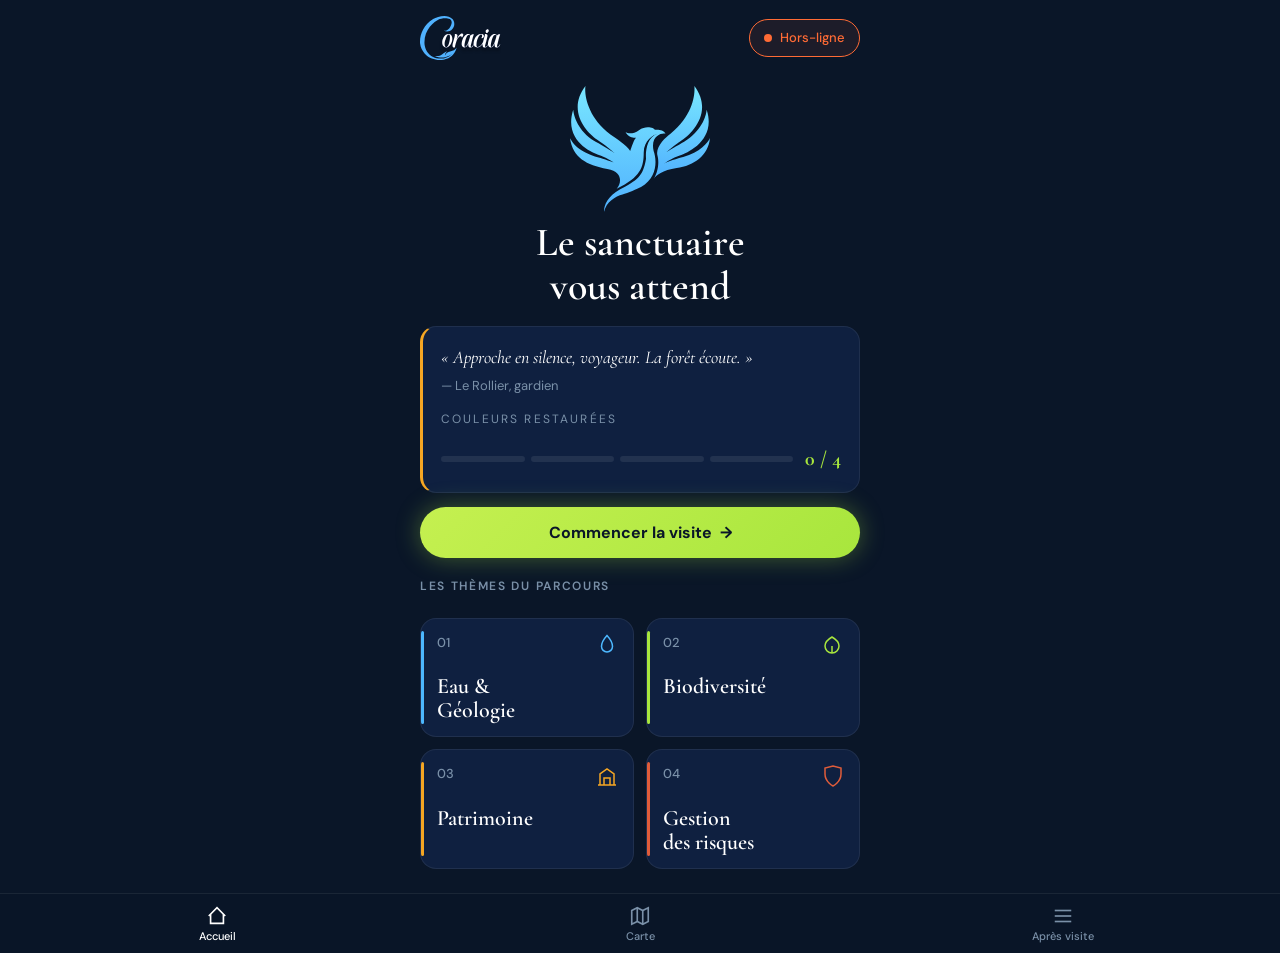
==== accueil.html @ 8c32208c "nouvelle page:  badge hors-ligne toutes pages" ====
<!DOCTYPE html>
<html lang="fr">
<head>
  <meta charset="UTF-8" />
  <meta name="viewport" content="width=device-width, initial-scale=1, maximum-scale=1" />
  <meta name="theme-color" content="#0A1628" />
  <link rel="manifest" href="manifest.json" />
  <link rel="icon" type="image/svg+xml" href="assets/icons/logo-sillans.svg" />
  <link rel="apple-touch-icon" href="assets/icons/logo-sillans.svg" />
  <meta name="apple-mobile-web-app-capable" content="yes" />
  <meta name="mobile-web-app-capable" content="yes" />
  <meta name="apple-mobile-web-app-status-bar-style" content="black-translucent" />
  <meta name="apple-mobile-web-app-title" content="Sillans" />
  <title>Sillans-la-Cascade — Accueil</title>
  <link rel="stylesheet" href="css/base.css" />
  <link rel="stylesheet" href="css/components.css" />
  <link rel="stylesheet" href="css/animations.css" />
  <script src="js/pwa.js" defer></script>
</head>
<body>
  <div class="page-header">
    <a href="accueil.html">
      <img src="assets/icons/logo-sillans-ecrit.svg" alt="Sillans-la-Cascade" height="44" />
    </a>
    <div class="badge-offline" id="badge-offline" role="button" tabindex="0" data-tooltip="Clique pour sécuriser ta visite">Hors-ligne</div>
  </div>

  <div class="container" style="padding-top: 0;">

    <div style="display:flex; justify-content:center; margin: 12px 0 8px;">
      <img src="assets/icons/logo-sillans.svg" alt="" class="anim-levitate" style="width: clamp(96px, 28vw, 140px);" />
    </div>

    <h1 style="text-align:center; font-size: clamp(28px, 9vw, 40px); line-height:1.1; margin-bottom: 18px;">
      Le sanctuaire<br/>vous attend
    </h1>

    <div class="card anim-slide-up" style="border-left: 3px solid var(--color-accent-orange);">
      <p class="italic" style="font-size: clamp(15px, 4.5vw, 18px); line-height:1.4;">« Approche en silence, voyageur. La forêt écoute. »</p>
      <div class="muted" style="font-size:13px; margin-top:6px;">— Le Rollier, gardien</div>

      <div style="margin-top: 14px;">
        <div class="tracked">Couleurs restaurées</div>
        <div class="couleurs-restaurees">
          <div class="couleurs-segments" id="couleurs-segments">
            <div class="couleur-segment" data-key="blue"></div>
            <div class="couleur-segment" data-key="green"></div>
            <div class="couleur-segment" data-key="orange"></div>
            <div class="couleur-segment" data-key="red"></div>
          </div>
          <div class="couleurs-score" id="couleurs-score">0 / 4</div>
        </div>
      </div>
    </div>

    <button class="btn-primary anim-slide-up delay-100" data-nav="parcours.html" style="margin-top: 14px; opacity:0;">
      Commencer la visite <span aria-hidden="true">→</span>
    </button>

    <h3 style="margin-top: 22px; margin-bottom: 4px; font-family: var(--font-body); font-size:12px; font-weight:600; letter-spacing:0.14em; text-transform:uppercase; color: var(--color-text-muted);">Les thèmes du parcours</h3>

    <div class="themes-grid">
      <div class="theme-card anim-slide-up delay-200" style="--theme-color: #4DB8FF; opacity:0;">
        <div class="theme-card-number">01</div>
        <div class="theme-card-icon">
          <svg viewBox="0 0 24 24" fill="none" stroke="#4DB8FF" stroke-width="1.5"><path d="M12 2.5s5.5 6 5.5 11A5.5 5.5 0 0 1 12 19a5.5 5.5 0 0 1-5.5-5.5C6.5 8.5 12 2.5 12 2.5z"/></svg>
        </div>
        <div class="theme-card-title">Eau &amp;<br/>Géologie</div>
      </div>

      <div class="theme-card anim-slide-up delay-300" style="--theme-color: #A8E63D; opacity:0;">
        <div class="theme-card-number">02</div>
        <div class="theme-card-icon">
          <svg viewBox="0 0 24 24" fill="none" stroke="#A8E63D" stroke-width="1.5"><path d="M11 20A7 7 0 0 1 4 13C4 8 11 4 11 4s7 4 7 9a7 7 0 0 1-7 7z"/><path d="M11 13v7"/></svg>
        </div>
        <div class="theme-card-title">Biodiversité</div>
      </div>

      <div class="theme-card anim-slide-up delay-400" style="--theme-color: #F5A623; opacity:0;">
        <div class="theme-card-number">03</div>
        <div class="theme-card-icon">
          <svg viewBox="0 0 24 24" fill="none" stroke="#F5A623" stroke-width="1.5"><path d="M3 21h18"/><path d="M5 21V10l7-5 7 5v11"/><path d="M9 21V14h6v7"/></svg>
        </div>
        <div class="theme-card-title">Patrimoine</div>
      </div>

      <div class="theme-card anim-slide-up delay-500" style="--theme-color: #E05C3A; opacity:0;">
        <div class="theme-card-number">04</div>
        <div class="theme-card-icon">
          <svg viewBox="0 0 24 24" fill="none" stroke="#E05C3A" stroke-width="1.5"><path d="M12 22s8-4 8-12V4l-8-2-8 2v6c0 8 8 12 8 12z"/></svg>
        </div>
        <div class="theme-card-title">Gestion<br/>des risques</div>
      </div>
    </div>

  </div>

  <nav class="nav-bar">
    <a class="nav-item active" href="accueil.html">
      <svg viewBox="0 0 24 24" fill="none" stroke="currentColor" stroke-width="1.8"><path d="M3 12l9-9 9 9"/><path d="M5 10v10h14V10"/></svg>
      Accueil
    </a>
    <a class="nav-item" data-nav="carte.html">
      <svg viewBox="0 0 24 24" fill="none" stroke="currentColor" stroke-width="1.8"><polygon points="3 6 9 3 15 6 21 3 21 18 15 21 9 18 3 21"/><line x1="9" y1="3" x2="9" y2="18"/><line x1="15" y1="6" x2="15" y2="21"/></svg>
      Carte
    </a>
    <a class="nav-item" data-nav="apres-visite.html">
      <svg viewBox="0 0 24 24" fill="none" stroke="currentColor" stroke-width="1.8"><line x1="3" y1="6" x2="21" y2="6"/><line x1="3" y1="12" x2="21" y2="12"/><line x1="3" y1="18" x2="21" y2="18"/></svg>
      Après visite
    </a>
  </nav>

  <div class="pwa-popup-overlay" id="pwa-popup-overlay">
    <div class="pwa-popup">

      <!-- Vue principale -->
      <div id="pwa-popup-main">
        <img src="assets/icons/logo-sillans.svg" alt="" class="pwa-popup-icon anim-levitate" />
        <p class="pwa-popup-title">Prépare ton aventure, voyageur — emporte le sanctuaire avec toi.</p>
        <p class="pwa-popup-subtitle">Accède au site même sans connexion, au cœur de la forêt.</p>
        <button class="pwa-popup-btn" id="pwa-popup-btn">Télécharger l'application</button>
        <div class="pwa-popup-progress-wrap" id="pwa-popup-progress-wrap" style="display:none;">
          <div class="pwa-popup-progress-track">
            <div class="pwa-popup-progress-bar" id="pwa-popup-progress-bar"></div>
          </div>
          <p class="pwa-popup-progress-label">Installation en cours...</p>
        </div>
        <p class="pwa-popup-success" id="pwa-popup-success" style="display:none;">Le sanctuaire est prêt. Bonne balade, voyageur.</p>
        <p class="pwa-popup-countdown" id="pwa-popup-countdown" style="display:none;"></p>
        <button class="pwa-popup-refuse-btn" id="pwa-popup-refuse-btn">Non merci, je préfère rester sans accès hors-ligne</button>
      </div>

      <!-- Panneau de confirmation -->
      <div id="pwa-popup-confirm" style="display:none;">
        <p class="pwa-popup-confirm-text">Le sanctuaire ne sera pas dans ta poche, voyageur.<br/>Tu es certain de vouloir continuer sans installation ?</p>
        <div class="pwa-popup-confirm-btns">
          <button id="pwa-popup-confirm-no" class="pwa-popup-confirm-no">Oui, je continue sans</button>
          <button id="pwa-popup-confirm-yes" class="pwa-popup-confirm-yes">Non, je télécharge</button>
        </div>
      </div>

    </div>
  </div>

  <script src="data/content.js"></script>
  <script src="js/state.js"></script>
  <script src="js/rollier.js"></script>
  <script src="js/navigation.js"></script>
  <script>
    document.addEventListener('DOMContentLoaded', () => {
      const badge        = document.getElementById('badge-offline');
      const overlay      = document.getElementById('pwa-popup-overlay');
      const popupMain    = document.getElementById('pwa-popup-main');
      const popupConfirm = document.getElementById('pwa-popup-confirm');
      const popupBtn     = document.getElementById('pwa-popup-btn');
      const refuseBtn    = document.getElementById('pwa-popup-refuse-btn');
      const progressWrap = document.getElementById('pwa-popup-progress-wrap');
      const bar          = document.getElementById('pwa-popup-progress-bar');
      const successEl    = document.getElementById('pwa-popup-success');
      const countdownEl  = document.getElementById('pwa-popup-countdown');

      // — Réinitialisation + ouverture du pop-up
      function openPopup() {
        if (STATE.isInstalled()) return;
        popupMain.style.display    = '';
        popupConfirm.style.display = 'none';
        popupBtn.style.display     = '';
        refuseBtn.style.display    = '';
        progressWrap.style.display = 'none';
        bar.style.transition       = 'none';
        bar.style.width            = '0%';
        successEl.style.display    = 'none';
        countdownEl.style.display  = 'none';
        overlay.classList.add('open');
      }

      // — Fermeture (fade-out) avec clé localStorage + redirection optionnelle
      function closePopup(redirect) {
        STATE.markPopupSeen();
        overlay.classList.remove('open');
        if (redirect) setTimeout(() => { window.location.href = 'parcours.html'; }, 350);
      }

      // — Bouton "Commencer la visite"
      const visitBtn = document.querySelector('.btn-primary[data-nav="parcours.html"]');
      if (visitBtn) {
        visitBtn.removeAttribute('data-nav');
        visitBtn.addEventListener('click', () => {
          if (STATE.wasPopupSeen() || STATE.isInstalled()) {
            window.location.href = 'parcours.html';
          } else {
            openPopup();
          }
        });
      }

      // — Badge → déclenche le même pop-up
      badge.addEventListener('click', openPopup);

      // — Bouton "Télécharger l'application"
      popupBtn.addEventListener('click', function() {
        this.style.display     = 'none';
        refuseBtn.style.display = 'none';
        progressWrap.style.display = 'block';
        requestAnimationFrame(() => requestAnimationFrame(() => {
          bar.style.transition = 'width 3s linear';
          bar.style.width = '100%';
        }));
        setTimeout(() => {
          progressWrap.style.display = 'none';
          successEl.style.display    = 'block';
          countdownEl.style.display  = 'block';
          STATE.markInstalled();
          STATE.applyBadgeState();
          let secs = 5;
          countdownEl.textContent = `Ce message se fermera dans ${secs} secondes...`;
          const timer = setInterval(() => {
            secs--;
            countdownEl.textContent = `Ce message se fermera dans ${secs} secondes...`;
            if (secs <= 0) {
              clearInterval(timer);
              closePopup(true);
            }
          }, 1000);
        }, 3200);
      });

      // — Bouton de refus → panneau de confirmation
      refuseBtn.addEventListener('click', () => {
        popupMain.style.display    = 'none';
        popupConfirm.style.display = 'flex';
      });

      // — Confirmation "Oui, je continue sans" → ferme + redirige
      document.getElementById('pwa-popup-confirm-no').addEventListener('click', () => {
        closePopup(true);
      });

      // — Confirmation "Non, je télécharge" → retour vue principale
      document.getElementById('pwa-popup-confirm-yes').addEventListener('click', () => {
        popupConfirm.style.display = 'none';
        popupMain.style.display    = '';
      });

      // — Nav-bar : effet au clic (scale + couleur #91FF05 pendant 300 ms)
      document.querySelectorAll('.nav-item').forEach(item => {
        item.addEventListener('click', function() {
          this.classList.add('nav-clicked');
          setTimeout(() => this.classList.remove('nav-clicked'), 300);
        });
      });

      // — Couleurs restaurées
      const state = STATE.load();
      const segments = document.querySelectorAll('#couleurs-segments .couleur-segment');
      const score = document.getElementById('couleurs-score');
      let count = 0;
      segments.forEach(seg => {
        const key = seg.getAttribute('data-key');
        if (state.couleurs_unlocked[key]) {
          seg.classList.add(`filled-${key}`);
          count++;
        }
      });
      score.textContent = `${count} / 4`;
    });
  </script>
</body>
</html>
---- css/base.css ----
@import url('https://fonts.googleapis.com/css2?family=Cormorant+Garamond:ital,wght@0,400;0,600;0,700;1,400;1,600&family=DM+Sans:wght@400;500;600;700&display=swap');

:root {
  --color-bg: #0A1628;
  --color-surface: #0F2040;
  --color-surface-2: #152848;
  --color-accent-green: #A8E63D;
  --color-accent-blue: #4DB8FF;
  --color-accent-orange: #F5A623;
  --color-accent-red: #E05C3A;
  --color-accent-purple: #9B6BD8;
  --color-accent-cyan: #4DE6E6;
  --color-text: #FFFFFF;
  --color-text-muted: #7A90A8;
  --color-border: rgba(255, 255, 255, 0.07);
  --color-glow-blue: rgba(77, 184, 255, 0.3);
  --color-glow-green: rgba(168, 230, 61, 0.25);
  --color-glow-orange: rgba(245, 166, 35, 0.25);
  --color-glow-red: rgba(224, 92, 58, 0.25);

  --font-display: 'Cormorant Garamond', Georgia, serif;
  --font-body: 'DM Sans', -apple-system, BlinkMacSystemFont, sans-serif;

  --radius-sm: 8px;
  --radius-md: 12px;
  --radius-lg: 16px;
  --radius-xl: 24px;
  --radius-pill: 999px;

  --shadow-glow-green: 0 0 24px rgba(168, 230, 61, 0.35);
  --shadow-card: 0 8px 24px rgba(0, 0, 0, 0.4);

  --ease-out: cubic-bezier(0.4, 0, 0.2, 1);
  --ease-bounce: cubic-bezier(0.34, 1.56, 0.64, 1);

  --nav-height: 64px;
  --safe-bottom: env(safe-area-inset-bottom, 0px);
  --safe-top: env(safe-area-inset-top, 0px);
}

@supports (height: 100dvh) {
  :root { --vh-unit: 1dvh; }
}
@supports not (height: 100dvh) {
  :root { --vh-unit: 1vh; }
}

* {
  box-sizing: border-box;
  margin: 0;
  padding: 0;
}

html, body {
  width: 100%;
  min-height: 100vh;
  background: var(--color-bg);
  color: var(--color-text);
  font-family: var(--font-body);
  font-size: 16px;
  line-height: 1.5;
  -webkit-font-smoothing: antialiased;
  -moz-osx-font-smoothing: grayscale;
  overflow-x: hidden;
}

body {
  max-width: 100vw;
  position: relative;
  padding-bottom: calc(var(--nav-height) + var(--safe-bottom));
}

body.no-nav {
  padding-bottom: var(--safe-bottom);
}

h1, h2, h3, h4 {
  font-family: var(--font-display);
  font-weight: 600;
  line-height: 1.15;
  color: var(--color-text);
}

h1 { font-size: clamp(28px, 7vw, 36px); }
h2 { font-size: clamp(22px, 6vw, 28px); }
h3 { font-size: clamp(18px, 5vw, 22px); }
h4 { font-size: 17px; }

p {
  color: var(--color-text);
  font-size: 15px;
  line-height: 1.6;
}

a {
  color: inherit;
  text-decoration: none;
}

button {
  font-family: var(--font-body);
  cursor: pointer;
  border: none;
  background: none;
  color: inherit;
}

img, svg {
  display: block;
  max-width: 100%;
}

ul, ol {
  list-style: none;
}

.container {
  width: 100%;
  max-width: 480px;
  margin: 0 auto;
  padding: 16px 18px;
}

@media (min-width: 380px) {
  .container { padding: 20px 20px; }
}

@media (max-height: 720px) {
  .container { padding-top: 12px; padding-bottom: 12px; }
}

.muted {
  color: var(--color-text-muted);
}

.tracked {
  letter-spacing: 0.18em;
  text-transform: uppercase;
  font-size: 12px;
  color: var(--color-text-muted);
}

.italic {
  font-style: italic;
  font-family: var(--font-display);
}

/* Page transitions */
body {
  opacity: 1;
  transition: opacity 200ms var(--ease-out), transform 200ms var(--ease-out);
}
body.page-exit {
  opacity: 0;
  transform: translateY(-10px);
}
body.page-enter {
  opacity: 0;
  transform: translateY(10px);
}
body.page-loaded {
  opacity: 1;
  transform: translateY(0);
  transition: opacity 300ms var(--ease-out), transform 300ms var(--ease-out);
}

/* Scrollbar */
::-webkit-scrollbar {
  width: 0;
  background: transparent;
}
---- css/components.css ----
/* ============ BUTTONS ============ */
.btn-primary {
  display: inline-flex;
  align-items: center;
  justify-content: center;
  gap: 8px;
  width: 100%;
  padding: 15px 28px;
  background: linear-gradient(135deg, #C5F050 0%, #A8E63D 100%);
  color: #0A1628;
  font-weight: 700;
  font-size: 16px;
  border-radius: var(--radius-pill);
  box-shadow: var(--shadow-glow-green);
  transition: transform 150ms var(--ease-out), box-shadow 150ms var(--ease-out);
}
@media (max-height: 700px) {
  .btn-primary { padding: 13px 24px; font-size: 15px; }
}
.btn-primary:active {
  transform: scale(0.97);
  box-shadow: 0 0 16px rgba(168, 230, 61, 0.25);
}

.btn-secondary {
  display: inline-flex;
  align-items: center;
  justify-content: center;
  gap: 8px;
  width: 100%;
  padding: 13px 22px;
  background: var(--color-surface);
  color: var(--color-accent-blue);
  font-weight: 500;
  font-size: 15px;
  border: 1px solid rgba(77, 184, 255, 0.25);
  border-radius: var(--radius-pill);
  transition: background 150ms var(--ease-out);
}
.btn-secondary:active {
  background: var(--color-surface-2);
}

.btn-ghost {
  display: inline-flex;
  align-items: center;
  justify-content: center;
  gap: 8px;
  padding: 12px 20px;
  color: var(--color-text-muted);
  font-weight: 500;
  font-size: 14px;
  transition: color 150ms var(--ease-out);
}
.btn-ghost:active {
  color: var(--color-text);
}

.btn-icon-round {
  width: 44px;
  height: 44px;
  border-radius: 50%;
  background: var(--color-surface);
  border: 1px solid var(--color-border);
  display: inline-flex;
  align-items: center;
  justify-content: center;
  color: var(--color-text);
}

/* ============ CTA fixed bottom (respects safe-area) ============ */
.cta-fixed-bottom {
  position: fixed;
  bottom: 0;
  left: 0;
  right: 0;
  padding: 12px 18px calc(12px + var(--safe-bottom));
  background: linear-gradient(to top, var(--color-bg) 60%, rgba(10,22,40,0.85) 85%, transparent);
  z-index: 50;
  pointer-events: none;
}
.cta-fixed-bottom > * {
  max-width: 480px;
  margin: 0 auto;
  pointer-events: auto;
}

/* ============ CARDS ============ */
.card {
  background: var(--color-surface);
  border: 1px solid var(--color-border);
  border-radius: var(--radius-lg);
  padding: 16px;
  position: relative;
  overflow: hidden;
}
@media (min-width: 380px) {
  .card { padding: 18px; }
}

.card-with-accent {
  border-left: 3px solid var(--accent, var(--color-accent-blue));
}

.card-citation {
  background: linear-gradient(135deg, var(--color-surface) 0%, var(--color-surface-2) 100%);
  border-radius: var(--radius-lg);
  padding: 16px 18px;
  display: flex;
  align-items: flex-start;
  gap: 12px;
  border: 1px solid var(--color-border);
}
.card-citation .citation-icon {
  width: 28px;
  height: 28px;
  border-radius: 50%;
  background: rgba(77, 184, 255, 0.15);
  flex-shrink: 0;
  display: flex;
  align-items: center;
  justify-content: center;
  margin-top: 2px;
}
.card-citation .citation-text {
  font-family: var(--font-display);
  font-style: italic;
  font-size: 17px;
  line-height: 1.4;
  color: var(--color-text);
}

/* ============ BADGES ============ */
.badge {
  display: inline-flex;
  align-items: center;
  gap: 6px;
  padding: 6px 12px;
  background: var(--color-surface-2);
  color: var(--color-accent-blue);
  font-size: 12px;
  font-weight: 500;
  border-radius: var(--radius-pill);
  border: 1px solid rgba(77, 184, 255, 0.2);
}

.badge-green {
  background: rgba(168, 230, 61, 0.12);
  color: var(--color-accent-green);
  border-color: rgba(168, 230, 61, 0.3);
}

.badge-number {
  width: 32px;
  height: 32px;
  border-radius: 50%;
  background: var(--color-accent-blue);
  color: var(--color-bg);
  font-weight: 700;
  font-size: 14px;
  display: inline-flex;
  align-items: center;
  justify-content: center;
}

.badge-number.lg {
  width: 40px;
  height: 40px;
  font-size: 16px;
}

@keyframes badge-alert {
  0%, 80%, 100% { transform: scale(1); }
  87% { transform: scale(1.05) rotate(1.5deg); }
  93% { transform: scale(1.05) rotate(-1.5deg); }
}
.badge-offline {
  display: inline-flex;
  align-items: center;
  gap: 8px;
  padding: 8px 14px;
  border: 1.5px solid #FF6B35;
  color: #FF6B35;
  font-size: 13px;
  font-weight: 500;
  border-radius: var(--radius-pill);
  background: rgba(255, 107, 53, 0.08);
  cursor: pointer;
  position: relative;
  animation: badge-alert 3.5s ease-in-out infinite;
  user-select: none;
}
.badge-offline::before {
  content: '';
  width: 8px;
  height: 8px;
  border-radius: 50%;
  background: #FF6B35;
  animation: pulse-dot 1.2s ease-in-out infinite;
  flex-shrink: 0;
}
.badge-offline::after {
  content: attr(data-tooltip);
  position: absolute;
  top: calc(100% + 8px);
  left: 50%;
  transform: translateX(-50%);
  background: rgba(10, 22, 40, 0.95);
  border: 1px solid rgba(255, 107, 53, 0.6);
  color: #FF6B35;
  font-size: 11px;
  font-weight: 400;
  padding: 6px 12px;
  border-radius: 8px;
  white-space: nowrap;
  opacity: 0;
  pointer-events: none;
  transition: opacity 200ms var(--ease-out);
  z-index: 200;
}
.badge-offline:hover::after {
  opacity: 1;
}
.badge-offline.installed {
  border-color: rgba(145, 255, 5, 0.4);
  color: #91FF05;
  background: rgba(145, 255, 5, 0.1);
  cursor: default;
  animation: none;
  pointer-events: none;
}
.badge-offline.installed::before {
  background: #91FF05;
  animation: none;
}
.badge-offline.installed::after {
  border-color: rgba(145, 255, 5, 0.4);
  color: #91FF05;
}

/* ============ NAV BAR ============ */
.nav-bar {
  position: fixed;
  bottom: 0;
  left: 0;
  right: 0;
  background: rgba(10, 22, 40, 0.92);
  backdrop-filter: blur(14px);
  -webkit-backdrop-filter: blur(14px);
  border-top: 1px solid var(--color-border);
  display: flex;
  justify-content: space-around;
  align-items: stretch;
  padding: 0 6px;
  padding-bottom: var(--safe-bottom);
  z-index: 100;
  min-height: calc(60px + var(--safe-bottom));
}
.nav-item {
  flex: 1 1 0;
  min-width: 0;
  display: flex;
  flex-direction: column;
  align-items: center;
  justify-content: center;
  gap: 3px;
  padding: 8px 4px;
  color: var(--color-text-muted);
  transition: color 200ms var(--ease-out), transform 200ms var(--ease-out);
  font-size: 11px;
  font-weight: 500;
  text-align: center;
  white-space: nowrap;
  overflow: hidden;
  text-overflow: ellipsis;
  line-height: 1.1;
}
.nav-item.active {
  color: var(--color-text);
}
.nav-item svg {
  width: 22px;
  height: 22px;
  flex-shrink: 0;
}
.nav-item.nav-clicked {
  color: #91FF05;
  transform: scale(0.88);
  transition: color 0ms, transform 0ms;
}
.nav-item-label {
  display: block;
  width: 100%;
  overflow: hidden;
  text-overflow: ellipsis;
}

/* ============ HEADER ============ */
.page-header {
  display: flex;
  justify-content: space-between;
  align-items: center;
  padding: calc(12px + var(--safe-top)) 18px 12px;
  width: 100%;
  max-width: 480px;
  margin: 0 auto;
}
.page-header h1 {
  font-size: clamp(24px, 7vw, 32px);
  font-weight: 600;
}
@media (min-width: 380px) {
  .page-header { padding: calc(16px + var(--safe-top)) 20px 14px; }
}

/* ============ COULEURS RESTAUREES ============ */
.couleurs-restaurees {
  display: flex;
  align-items: center;
  gap: 12px;
  margin-top: 16px;
}
.couleurs-segments {
  display: flex;
  gap: 6px;
  flex: 1;
}
.couleur-segment {
  flex: 1;
  height: 6px;
  background: rgba(255, 255, 255, 0.08);
  border-radius: var(--radius-pill);
  transition: background 600ms var(--ease-out);
  position: relative;
  overflow: hidden;
}
.couleur-segment.filled-blue { background: var(--color-accent-blue); }
.couleur-segment.filled-green { background: var(--color-accent-green); }
.couleur-segment.filled-orange { background: var(--color-accent-orange); }
.couleur-segment.filled-red { background: var(--color-accent-red); }
.couleur-segment.filled-blue,
.couleur-segment.filled-green,
.couleur-segment.filled-orange,
.couleur-segment.filled-red {
  animation: pulse-soft 3s ease-in-out infinite;
}
.couleurs-score {
  font-family: var(--font-display);
  font-weight: 700;
  font-size: 20px;
  color: var(--color-accent-green);
}

/* ============ THEME CARDS GRID ============ */
.themes-grid {
  display: grid;
  grid-template-columns: 1fr 1fr;
  gap: 12px;
  margin-top: 24px;
}
.theme-card {
  position: relative;
  background: var(--color-surface);
  border-radius: var(--radius-lg);
  padding: 14px 16px;
  min-height: 110px;
  overflow: hidden;
  border: 1px solid var(--color-border);
}
.theme-card::before {
  content: '';
  position: absolute;
  left: 0;
  top: 12px;
  bottom: 12px;
  width: 3px;
  background: var(--theme-color, var(--color-accent-blue));
  border-radius: 2px;
}
.theme-card-number {
  font-size: 13px;
  color: var(--color-text-muted);
  font-weight: 500;
  margin-bottom: 8px;
}
.theme-card-icon {
  position: absolute;
  top: 14px;
  right: 14px;
  width: 24px;
  height: 24px;
  color: var(--color-text-muted);
}
.theme-card-title {
  font-family: var(--font-display);
  font-size: clamp(18px, 5.5vw, 22px);
  font-weight: 600;
  line-height: 1.1;
  margin-top: 22px;
}

/* ============ BOTTOM SHEET ============ */
.sheet-overlay {
  position: fixed;
  inset: 0;
  background: rgba(0, 0, 0, 0.65);
  z-index: 200;
  opacity: 0;
  pointer-events: none;
  transition: opacity 280ms var(--ease-out);
}
.sheet-overlay.open {
  opacity: 1;
  pointer-events: auto;
}
.bottom-sheet {
  position: fixed;
  left: 0;
  right: 0;
  bottom: 0;
  background: var(--color-bg);
  border-top-left-radius: 24px;
  border-top-right-radius: 24px;
  padding: 10px 18px calc(20px + var(--safe-bottom));
  z-index: 201;
  transform: translateY(100%);
  transition: transform 320ms var(--ease-out);
  max-height: 85vh;
  overflow-y: auto;
  border-top: 1px solid var(--color-border);
}
.bottom-sheet.open {
  transform: translateY(0);
}
.sheet-handle {
  width: 40px;
  height: 4px;
  background: rgba(255, 255, 255, 0.2);
  border-radius: 2px;
  margin: 0 auto 16px;
}

/* ============ MEDIA LIST ============ */
.media-list {
  display: flex;
  flex-direction: column;
  gap: 10px;
  margin-top: 16px;
}
.media-card {
  display: flex;
  align-items: center;
  gap: 14px;
  padding: 16px;
  background: var(--color-surface);
  border-radius: var(--radius-md);
  border: 1px solid var(--color-border);
  transition: transform 150ms var(--ease-out), background 150ms var(--ease-out);
  text-align: left;
  width: 100%;
}
.media-card:active {
  transform: scale(0.98);
  background: var(--color-surface-2);
}
.media-card-icon {
  width: 40px;
  height: 40px;
  border-radius: 50%;
  background: rgba(77, 184, 255, 0.12);
  color: var(--color-accent-blue);
  display: flex;
  align-items: center;
  justify-content: center;
  flex-shrink: 0;
}
.media-card-text {
  flex: 1;
}
.media-card-title {
  font-weight: 600;
  font-size: 15px;
}
.media-card-subtitle {
  font-size: 13px;
  color: var(--color-text-muted);
  margin-top: 2px;
}
.media-card-arrow {
  color: var(--color-accent-blue);
}

/* ============ SAVIEZ-VOUS BLOCK ============ */
.saviez-vous {
  background: rgba(77, 184, 255, 0.06);
  border-left: 3px solid var(--color-accent-blue);
  border-radius: var(--radius-md);
  padding: 16px 18px;
  margin-top: 20px;
}
.saviez-vous-label {
  font-size: 12px;
  font-weight: 600;
  letter-spacing: 0.12em;
  text-transform: uppercase;
  color: var(--color-accent-blue);
  margin-bottom: 6px;
}
.saviez-vous-text {
  font-size: 14px;
  line-height: 1.5;
}

/* ============ QUIZ ============ */
.quiz-progress {
  display: flex;
  gap: 6px;
  margin: 16px 0 24px;
}
.quiz-progress-seg {
  flex: 1;
  height: 4px;
  background: rgba(255, 255, 255, 0.08);
  border-radius: 2px;
  overflow: hidden;
  position: relative;
}
.quiz-progress-seg.active::after {
  content: '';
  position: absolute;
  inset: 0;
  background: var(--color-accent-green);
  animation: progress-fill 500ms var(--ease-out) forwards;
}
.quiz-progress-seg.done {
  background: var(--color-accent-green);
}

.quiz-answer {
  display: flex;
  align-items: center;
  gap: 12px;
  padding: 12px 14px;
  background: var(--color-surface);
  border: 2px solid transparent;
  border-radius: var(--radius-md);
  cursor: pointer;
  transition: all 200ms var(--ease-out);
  width: 100%;
  text-align: left;
  margin-bottom: 8px;
}
.quiz-answer:hover:not(:disabled) {
  background: var(--color-surface-2);
}
.quiz-answer-letter {
  width: 32px;
  height: 32px;
  border-radius: 50%;
  border: 1.5px solid var(--color-text-muted);
  color: var(--color-text-muted);
  font-size: 13px;
  font-weight: 600;
  display: inline-flex;
  align-items: center;
  justify-content: center;
  flex-shrink: 0;
  transition: all 200ms var(--ease-out);
}
.quiz-answer-text {
  font-size: clamp(13px, 4vw, 15px);
  font-weight: 500;
  flex: 1;
}
.quiz-answer-result {
  font-size: 13px;
  color: var(--color-accent-green);
  font-weight: 500;
  opacity: 0;
  transition: opacity 200ms var(--ease-out);
}

.quiz-answer.correct {
  background: rgba(168, 230, 61, 0.12);
  border-color: var(--color-accent-green);
}
.quiz-answer.correct .quiz-answer-letter {
  background: var(--color-accent-green);
  border-color: var(--color-accent-green);
  color: var(--color-bg);
}
.quiz-answer.correct .quiz-answer-text {
  color: var(--color-accent-green);
}
.quiz-answer.correct .quiz-answer-result {
  opacity: 1;
}

.quiz-answer.incorrect {
  background: rgba(224, 92, 58, 0.12);
  border-color: var(--color-accent-red);
}
.quiz-answer.incorrect .quiz-answer-letter {
  background: var(--color-accent-red);
  border-color: var(--color-accent-red);
  color: var(--color-text);
}
.quiz-answer.incorrect .quiz-answer-text {
  color: var(--color-accent-red);
}

.quiz-explanation {
  border-left: 3px solid var(--color-accent-green);
  background: rgba(168, 230, 61, 0.08);
  border-radius: var(--radius-md);
  padding: 14px 18px;
  margin-top: 16px;
  font-size: 14px;
  line-height: 1.5;
  color: var(--color-accent-green);
}

/* ============ ROLLIER SPAWN ============ */
.rollier-spawn {
  position: fixed;
  top: 80px;
  left: 50%;
  transform: translateX(-50%);
  z-index: 300;
  pointer-events: none;
  display: flex;
  flex-direction: column;
  align-items: center;
  gap: 8px;
}
.rollier-spawn-img {
  width: 96px;
  height: 96px;
  filter: drop-shadow(0 8px 20px rgba(77, 184, 255, 0.4));
  animation: rollier-bounce 700ms var(--ease-bounce) forwards;
}
.rollier-spawn-msg {
  background: var(--color-surface);
  border: 1px solid var(--color-border);
  padding: 8px 16px;
  border-radius: var(--radius-pill);
  font-size: 14px;
  font-weight: 500;
  opacity: 0;
  animation: fadeIn 300ms var(--ease-out) 400ms forwards;
}

/* ============ MODAL ============ */
.modal-overlay {
  position: fixed;
  inset: 0;
  background: rgba(0, 0, 0, 0.7);
  z-index: 400;
  display: flex;
  align-items: center;
  justify-content: center;
  padding: 20px;
  opacity: 0;
  pointer-events: none;
  transition: opacity 200ms var(--ease-out);
}
.modal-overlay.open {
  opacity: 1;
  pointer-events: auto;
}
.modal {
  width: 100%;
  max-width: 400px;
  background: var(--color-surface);
  border: 1px solid var(--color-border);
  border-radius: var(--radius-lg);
  padding: 24px;
  transform: translateY(20px);
  transition: transform 300ms var(--ease-out);
}
.modal-overlay.open .modal {
  transform: translateY(0);
}
.modal-close {
  position: absolute;
  top: 12px;
  right: 12px;
  width: 32px;
  height: 32px;
  border-radius: 50%;
  background: var(--color-surface-2);
  display: flex;
  align-items: center;
  justify-content: center;
}

/* ============ MEDIA LIGHTBOX ============ */
.lightbox {
  position: fixed;
  inset: 0;
  background: rgba(0, 0, 0, 0.9);
  z-index: 500;
  display: flex;
  align-items: center;
  justify-content: center;
  opacity: 0;
  pointer-events: none;
  transition: opacity 200ms var(--ease-out);
}
.lightbox.open {
  opacity: 1;
  pointer-events: auto;
}
.lightbox-content {
  width: 100%;
  max-width: 90vw;
  max-height: 80vh;
  display: flex;
  align-items: center;
  justify-content: center;
}
.lightbox-content img,
.lightbox-content video {
  max-width: 100%;
  max-height: 80vh;
  border-radius: var(--radius-md);
}
.lightbox-close {
  position: absolute;
  top: 24px;
  right: 24px;
  width: 44px;
  height: 44px;
  border-radius: 50%;
  background: rgba(255, 255, 255, 0.1);
  display: flex;
  align-items: center;
  justify-content: center;
  color: white;
}
.lightbox-nav {
  position: absolute;
  top: 50%;
  transform: translateY(-50%);
  width: 44px;
  height: 44px;
  border-radius: 50%;
  background: rgba(255, 255, 255, 0.1);
  display: flex;
  align-items: center;
  justify-content: center;
}
.lightbox-prev { left: 16px; }
.lightbox-next { right: 16px; }

/* ============ PLACEHOLDERS ============ */
.placeholder-image {
  width: 100%;
  height: 100%;
  background: linear-gradient(135deg, var(--color-surface) 0%, var(--color-surface-2) 100%);
  display: flex;
  flex-direction: column;
  align-items: center;
  justify-content: center;
  gap: 8px;
  color: var(--color-text-muted);
  font-size: 13px;
  border-radius: var(--radius-md);
}
.placeholder-image svg {
  width: 32px;
  height: 32px;
  opacity: 0.5;
}

/* ============ PROGRESS BAR (splash) ============ */
.splash-progress {
  width: 200px;
  height: 3px;
  background: rgba(255, 255, 255, 0.08);
  border-radius: 2px;
  overflow: hidden;
  margin: 0 auto;
}
.splash-progress-fill {
  height: 100%;
  width: 0;
  background: var(--color-accent-green);
  animation: progress-fill 2000ms var(--ease-out) forwards;
}

/* ============ DOTS PAGINATION ============ */
.dots {
  display: flex;
  justify-content: center;
  gap: 8px;
  margin: 20px 0;
}
.dot {
  width: 8px;
  height: 8px;
  border-radius: 50%;
  background: var(--color-text-muted);
  opacity: 0.4;
  transition: all 200ms var(--ease-out);
}
.dot.active {
  background: var(--color-accent-green);
  opacity: 1;
  width: 24px;
  border-radius: 4px;
}

/* ============ PWA INSTALL POPUP ============ */
.pwa-popup-overlay {
  position: fixed;
  inset: 0;
  background: rgba(0, 0, 0, 0.7);
  z-index: 600;
  opacity: 0;
  pointer-events: none;
  transition: opacity 300ms var(--ease-out);
}
.pwa-popup-overlay.open {
  opacity: 1;
  pointer-events: auto;
}
.pwa-popup {
  position: fixed;
  top: 50%;
  left: 50%;
  transform: translate(-50%, -50%) scale(0.95);
  width: calc(100% - 48px);
  max-width: 340px;
  background: #0A1628;
  border: 1px solid rgba(80, 177, 254, 0.4);
  border-radius: 20px;
  padding: 32px;
  backdrop-filter: blur(20px);
  -webkit-backdrop-filter: blur(20px);
  box-shadow: 0 0 40px rgba(80, 177, 254, 0.12), 0 20px 60px rgba(0, 0, 0, 0.5);
  display: flex;
  flex-direction: column;
  align-items: center;
  gap: 18px;
  transition: transform 300ms var(--ease-out);
}
.pwa-popup-overlay.open .pwa-popup {
  transform: translate(-50%, -50%) scale(1);
}
.pwa-popup-icon {
  width: 60px;
  height: 60px;
  display: block;
}
.pwa-popup-title {
  font-family: var(--font-display);
  font-size: clamp(15px, 4.2vw, 18px);
  font-style: italic;
  line-height: 1.45;
  color: var(--color-text);
  text-align: center;
}
.pwa-popup-subtitle {
  font-size: 13px;
  color: #50B1FE;
  text-align: center;
  line-height: 1.4;
  margin-top: -6px;
}
.pwa-popup-btn {
  width: 100%;
  padding: 14px 20px;
  background: #91FF05;
  color: #0A1628;
  font-weight: 700;
  font-size: 15px;
  border-radius: var(--radius-pill);
  transition: transform 150ms var(--ease-out);
}
.pwa-popup-btn:active {
  transform: scale(0.97);
}
.pwa-popup-progress-wrap {
  width: 100%;
  display: flex;
  flex-direction: column;
  gap: 8px;
}
.pwa-popup-progress-track {
  width: 100%;
  height: 6px;
  background: rgba(255, 255, 255, 0.1);
  border-radius: var(--radius-pill);
  overflow: hidden;
}
.pwa-popup-progress-bar {
  height: 100%;
  width: 0%;
  background: #91FF05;
  border-radius: var(--radius-pill);
}
.pwa-popup-progress-label {
  font-size: 12px;
  color: rgba(255, 255, 255, 0.55);
  text-align: center;
}
.pwa-popup-success {
  font-size: 15px;
  font-weight: 700;
  line-height: 1.5;
  color: #91FF05;
  text-align: center;
}
.pwa-popup-countdown {
  font-size: 12px;
  font-style: italic;
  color: var(--color-text-muted);
  text-align: center;
}
#pwa-popup-main {
  width: 100%;
  display: flex;
  flex-direction: column;
  align-items: center;
  gap: 18px;
}
#pwa-popup-confirm {
  width: 100%;
  display: flex;
  flex-direction: column;
  align-items: center;
  gap: 20px;
}
.pwa-popup-refuse-btn {
  background: transparent;
  border: 1px solid rgba(255, 255, 255, 0.18);
  color: rgba(255, 255, 255, 0.45);
  font-size: 12px;
  font-weight: 400;
  padding: 10px 16px;
  border-radius: var(--radius-pill);
  width: 100%;
  text-align: center;
  line-height: 1.4;
  cursor: pointer;
}
.pwa-popup-refuse-btn:active {
  color: rgba(255, 255, 255, 0.65);
}
.pwa-popup-confirm-text {
  font-style: italic;
  font-size: 15px;
  line-height: 1.55;
  color: var(--color-text);
  text-align: center;
}
.pwa-popup-confirm-btns {
  display: flex;
  gap: 10px;
  width: 100%;
}
.pwa-popup-confirm-no {
  flex: 1;
  padding: 12px 8px;
  font-size: 12px;
  font-weight: 500;
  border-radius: var(--radius-pill);
  background: transparent;
  border: 1px solid rgba(255, 255, 255, 0.2);
  color: rgba(255, 255, 255, 0.65);
  cursor: pointer;
  line-height: 1.3;
  text-align: center;
}
.pwa-popup-confirm-yes {
  flex: 1;
  padding: 12px 8px;
  font-size: 13px;
  font-weight: 700;
  border-radius: var(--radius-pill);
  background: transparent;
  border: 1.5px solid #50B1FE;
  color: #50B1FE;
  cursor: pointer;
  text-align: center;
}

/* ============ PARCOURS ============ */
.parcours-list {
  list-style: none;
  padding: 12px 0 0;
  margin: 0;
}
.parcours-item {
  display: flex;
  gap: 16px;
}
.parcours-step-col {
  display: flex;
  flex-direction: column;
  align-items: center;
  flex-shrink: 0;
  width: 36px;
}
.parcours-circle {
  width: 36px;
  height: 36px;
  border-radius: 50%;
  border: 2px solid var(--c, #fff);
  color: var(--c, #fff);
  background: color-mix(in srgb, var(--c) 12%, transparent);
  box-shadow: 0 0 16px color-mix(in srgb, var(--c) 25%, transparent);
  font-family: var(--font-display);
  font-weight: 700;
  font-size: 15px;
  display: flex;
  align-items: center;
  justify-content: center;
  flex-shrink: 0;
}
.parcours-line {
  flex: 1;
  width: 2px;
  min-height: 16px;
  background: rgba(255, 255, 255, 0.1);
  border-radius: 1px;
  margin: 6px 0;
}
.parcours-content {
  flex: 1;
  padding-bottom: 28px;
  min-width: 0;
}
.parcours-badges-row {
  display: flex;
  align-items: center;
  gap: 6px;
  flex-wrap: wrap;
  margin-bottom: 6px;
}
.parcours-theme-badge {
  display: inline-flex;
  align-items: center;
  padding: 3px 9px;
  border-radius: var(--radius-pill);
  border: 1px solid color-mix(in srgb, var(--tc) 40%, transparent);
  background: color-mix(in srgb, var(--tc) 10%, transparent);
  color: var(--tc, var(--color-text-muted));
  font-size: 11px;
  font-weight: 500;
  white-space: nowrap;
}
.parcours-status {
  display: inline-flex;
  align-items: center;
  padding: 3px 9px;
  border-radius: var(--radius-pill);
  font-size: 11px;
  font-weight: 600;
  white-space: nowrap;
  margin-left: auto;
}
.parcours-status.visited {
  color: #91FF05;
  background: rgba(145, 255, 5, 0.1);
  border: 1px solid rgba(145, 255, 5, 0.3);
}
.parcours-status.nearby {
  color: #50B1FE;
  background: rgba(80, 177, 254, 0.1);
  border: 1px solid rgba(80, 177, 254, 0.3);
}
.parcours-status.locked-s {
  color: var(--color-text-muted);
  background: rgba(255, 255, 255, 0.04);
  border: 1px solid rgba(255, 255, 255, 0.1);
}
.parcours-name {
  font-family: var(--font-display);
  font-size: clamp(19px, 5.5vw, 23px);
  font-weight: 600;
  color: var(--color-text);
  line-height: 1.1;
  margin-bottom: 3px;
}
.parcours-sub {
  font-size: 14px;
  color: var(--color-text-muted);
  margin-bottom: 3px;
}
.parcours-dist {
  font-size: 12px;
  color: var(--color-text-muted);
  font-weight: 500;
  opacity: 0.65;
}
.parcours-item.locked .parcours-name,
.parcours-item.locked .parcours-sub {
  opacity: 0.5;
}
.parcours-cta-fixed {
  position: fixed;
  bottom: calc(60px + var(--safe-bottom));
  left: 0;
  right: 0;
  padding: 16px 18px 8px;
  background: linear-gradient(to top, var(--color-bg) 55%, rgba(10, 22, 40, 0) 100%);
  z-index: 50;
  pointer-events: none;
}
.parcours-cta-fixed > button {
  max-width: 480px;
  margin: 0 auto;
  display: flex;
  pointer-events: auto;
}
---- css/animations.css ----
@keyframes fadeIn {
  from { opacity: 0; }
  to { opacity: 1; }
}

@keyframes fadeOut {
  from { opacity: 1; }
  to { opacity: 0; }
}

@keyframes slideUp {
  from { transform: translateY(20px); opacity: 0; }
  to { transform: translateY(0); opacity: 1; }
}

@keyframes slideDown {
  from { transform: translateY(-20px); opacity: 0; }
  to { transform: translateY(0); opacity: 1; }
}

@keyframes pulse-glow {
  0%, 100% { box-shadow: 0 0 0 0 var(--color-glow-blue); }
  50% { box-shadow: 0 0 0 14px transparent; }
}

@keyframes pulse-soft {
  0%, 100% { opacity: 1; }
  50% { opacity: 0.7; }
}

@keyframes pulse-dot {
  0%, 100% { opacity: 1; transform: scale(1); }
  50% { opacity: 0.5; transform: scale(0.85); }
}

@keyframes levitate {
  0%, 100% { transform: translateY(0); }
  50% { transform: translateY(-8px); }
}

@keyframes rollier-bounce {
  0% { transform: translateY(-80px) scale(0.8); opacity: 0; }
  60% { transform: translateY(8px) scale(1.05); opacity: 1; }
  80% { transform: translateY(-4px) scale(0.98); opacity: 1; }
  100% { transform: translateY(0) scale(1); opacity: 1; }
}

@keyframes color-restore {
  0% { transform: scale(0); opacity: 0; }
  60% { transform: scale(1.2); }
  100% { transform: scale(1); opacity: 1; }
}

@keyframes progress-fill {
  from { width: 0%; }
  to { width: 100%; }
}

@keyframes drift {
  0% { transform: translate(0, 0); }
  33% { transform: translate(15px, -10px); }
  66% { transform: translate(-8px, 12px); }
  100% { transform: translate(0, 0); }
}

@keyframes pulse-svg {
  0%, 100% { r: 22; opacity: 0.6; }
  50% { r: 32; opacity: 0; }
}

@keyframes reveal-left {
  from { clip-path: inset(0 100% 0 0); }
  to { clip-path: inset(0 0 0 0); }
}

@keyframes slide-out-left {
  from { transform: translateX(0); opacity: 1; }
  to { transform: translateX(-100%); opacity: 0; }
}

@keyframes slide-in-right {
  from { transform: translateX(100%); opacity: 0; }
  to { transform: translateX(0); opacity: 1; }
}

@keyframes color-burst {
  0% { transform: scale(0); opacity: 0; }
  50% { transform: scale(1.8); opacity: 1; }
  100% { transform: scale(2.4); opacity: 0; }
}

/* Animated helper classes */
.anim-fade-in { animation: fadeIn 400ms var(--ease-out) forwards; }
.anim-slide-up { animation: slideUp 500ms var(--ease-out) forwards; }
.anim-slide-down { animation: slideDown 400ms var(--ease-out) forwards; }
.anim-levitate { animation: levitate 3s ease-in-out infinite; }

.delay-100 { animation-delay: 100ms; }
.delay-200 { animation-delay: 200ms; }
.delay-300 { animation-delay: 300ms; }
.delay-400 { animation-delay: 400ms; }
.delay-500 { animation-delay: 500ms; }
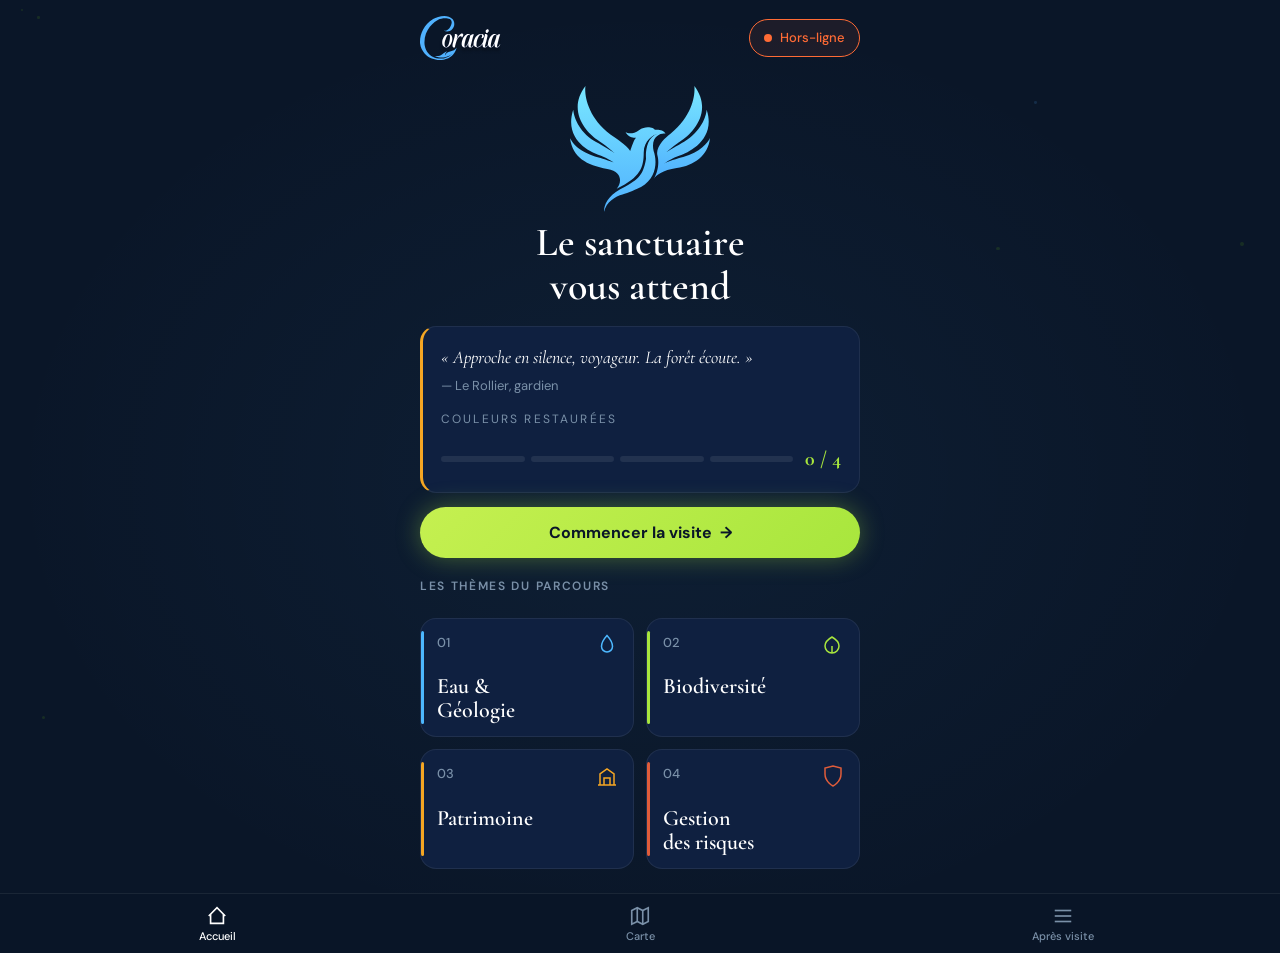
==== commit 2fb55911: "capsule : passer vers capsule suivante + suppression oiseau quiz + Explorer ce lieu + ambiance : ani" ====
--- a/accueil.html
+++ b/accueil.html
@@ -28,7 +28,7 @@
   <div class="container" style="padding-top: 0;">
 
     <div style="display:flex; justify-content:center; margin: 12px 0 8px;">
-      <img src="assets/icons/logo-sillans.svg" alt="" class="anim-levitate" style="width: clamp(96px, 28vw, 140px);" />
+      <img src="assets/icons/logo-sillans.svg" id="hero-logo" alt="" class="anim-levitate" style="width: clamp(96px, 28vw, 140px);" />
     </div>
 
     <h1 style="text-align:center; font-size: clamp(28px, 9vw, 40px); line-height:1.1; margin-bottom: 18px;">
@@ -43,10 +43,10 @@
         <div class="tracked">Couleurs restaurées</div>
         <div class="couleurs-restaurees">
           <div class="couleurs-segments" id="couleurs-segments">
-            <div class="couleur-segment" data-key="blue"></div>
-            <div class="couleur-segment" data-key="green"></div>
-            <div class="couleur-segment" data-key="orange"></div>
-            <div class="couleur-segment" data-key="red"></div>
+            <div class="couleur-segment"></div>
+            <div class="couleur-segment"></div>
+            <div class="couleur-segment"></div>
+            <div class="couleur-segment"></div>
           </div>
           <div class="couleurs-score" id="couleurs-score">0 / 4</div>
         </div>
@@ -144,7 +144,6 @@
 
   <script src="data/content.js"></script>
   <script src="js/state.js"></script>
-  <script src="js/rollier.js"></script>
   <script src="js/navigation.js"></script>
   <script>
     document.addEventListener('DOMContentLoaded', () => {
@@ -159,6 +158,12 @@
       const successEl    = document.getElementById('pwa-popup-success');
       const countdownEl  = document.getElementById('pwa-popup-countdown');
 
+      // — Auto-ouverture si on vient d'une autre page
+      if (localStorage.getItem('coracia_open_popup') === '1') {
+        localStorage.removeItem('coracia_open_popup');
+        setTimeout(openPopup, 200);
+      }
+
       // — Réinitialisation + ouverture du pop-up
       function openPopup() {
         if (STATE.isInstalled()) return;
@@ -198,20 +203,37 @@
       badge.addEventListener('click', openPopup);
 
       // — Bouton "Télécharger l'application"
-      popupBtn.addEventListener('click', function() {
-        this.style.display     = 'none';
-        refuseBtn.style.display = 'none';
+      popupBtn.addEventListener('click', async function() {
+        const btn = this;
+        btn.style.display          = 'none';
+        refuseBtn.style.display    = 'none';
         progressWrap.style.display = 'block';
         requestAnimationFrame(() => requestAnimationFrame(() => {
           bar.style.transition = 'width 3s linear';
           bar.style.width = '100%';
         }));
+
+        if (window.deferredInstallPrompt) {
+          const prompt = window.deferredInstallPrompt;
+          window.deferredInstallPrompt = null;
+          prompt.prompt();
+          const { outcome } = await prompt.userChoice;
+          if (outcome === 'dismissed') {
+            bar.style.transition       = 'none';
+            bar.style.width            = '0%';
+            progressWrap.style.display = 'none';
+            btn.style.display          = '';
+            refuseBtn.style.display    = '';
+            return;
+          }
+        }
+
         setTimeout(() => {
           progressWrap.style.display = 'none';
           successEl.style.display    = 'block';
           countdownEl.style.display  = 'block';
           STATE.markInstalled();
-          STATE.applyBadgeState();
+          STATE.applyInstalledState();
           let secs = 5;
           countdownEl.textContent = `Ce message se fermera dans ${secs} secondes...`;
           const timer = setInterval(() => {
@@ -250,19 +272,24 @@
         });
       });
 
-      // — Couleurs restaurées
-      const state = STATE.load();
-      const segments = document.querySelectorAll('#couleurs-segments .couleur-segment');
-      const score = document.getElementById('couleurs-score');
-      let count = 0;
-      segments.forEach(seg => {
-        const key = seg.getAttribute('data-key');
-        if (state.couleurs_unlocked[key]) {
-          seg.classList.add(`filled-${key}`);
-          count++;
+      // — Couleurs restaurées (ordre fixe)
+      const count = Math.max(0, parseInt(localStorage.getItem('coracia_couleurs') || '0'));
+      const ORDER = window.CORACIA_COLORS_ORDER;
+      document.querySelectorAll('#couleurs-segments .couleur-segment').forEach((seg, i) => {
+        if (i < count) {
+          seg.style.background = ORDER[i].hex;
+          seg.style.boxShadow = `0 0 8px ${ORDER[i].hex}80`;
         }
       });
-      score.textContent = `${count} / 4`;
+      document.getElementById('couleurs-score').textContent = `${Math.min(count, 4)} / 4`;
+
+      // — Logo Coracia dynamique selon progression
+      const completedCapsules = STATE.getCompletedCapsules();
+      if (completedCapsules.length > 0) {
+        const couleurs = parseInt(localStorage.getItem('coracia_couleurs') || '0');
+        const heroLogo = document.getElementById('hero-logo');
+        if (heroLogo) heroLogo.src = STATE.getCoraciaLogo(couleurs);
+      }
     });
   </script>
 </body>
--- a/css/base.css
+++ b/css/base.css
@@ -68,6 +68,17 @@
   max-width: 100vw;
   position: relative;
   padding-bottom: calc(var(--nav-height) + var(--safe-bottom));
+}
+
+body::before {
+  content: '';
+  position: fixed;
+  inset: 0;
+  z-index: -1;
+  pointer-events: none;
+  background: radial-gradient(ellipse at center, rgba(80,177,254,0.06) 0%, transparent 70%);
+  transform-origin: center center;
+  animation: breathe 8s ease-in-out infinite;
 }
 
 body.no-nav {
--- a/css/components.css
+++ b/css/components.css
@@ -620,35 +620,6 @@
   color: var(--color-accent-green);
 }
 
-/* ============ ROLLIER SPAWN ============ */
-.rollier-spawn {
-  position: fixed;
-  top: 80px;
-  left: 50%;
-  transform: translateX(-50%);
-  z-index: 300;
-  pointer-events: none;
-  display: flex;
-  flex-direction: column;
-  align-items: center;
-  gap: 8px;
-}
-.rollier-spawn-img {
-  width: 96px;
-  height: 96px;
-  filter: drop-shadow(0 8px 20px rgba(77, 184, 255, 0.4));
-  animation: rollier-bounce 700ms var(--ease-bounce) forwards;
-}
-.rollier-spawn-msg {
-  background: var(--color-surface);
-  border: 1px solid var(--color-border);
-  padding: 8px 16px;
-  border-radius: var(--radius-pill);
-  font-size: 14px;
-  font-weight: 500;
-  opacity: 0;
-  animation: fadeIn 300ms var(--ease-out) 400ms forwards;
-}
 
 /* ============ MODAL ============ */
 .modal-overlay {
@@ -1115,3 +1086,61 @@
   display: flex;
   pointer-events: auto;
 }
+
+/* ============ QUIZ RESULT POPUP ============ */
+.quiz-result-overlay {
+  position: fixed;
+  inset: 0;
+  background: rgba(0, 0, 0, 0.7);
+  z-index: 1000;
+  opacity: 0;
+  pointer-events: none;
+  transition: opacity 350ms var(--ease-out);
+}
+.quiz-result-overlay.open {
+  opacity: 1;
+  pointer-events: auto;
+}
+.quiz-result-popup {
+  position: fixed;
+  top: 50%;
+  left: 50%;
+  transform: translate(-50%, -50%) scale(0.95);
+  width: calc(100% - 48px);
+  max-width: 340px;
+  background: #0A1628;
+  border: 1px solid rgba(80, 177, 254, 0.4);
+  border-radius: 20px;
+  padding: 32px;
+  backdrop-filter: blur(20px);
+  -webkit-backdrop-filter: blur(20px);
+  box-shadow: 0 0 40px rgba(80, 177, 254, 0.12), 0 20px 60px rgba(0, 0, 0, 0.5);
+  display: flex;
+  flex-direction: column;
+  align-items: center;
+  gap: 20px;
+  transition: transform 350ms var(--ease-out);
+}
+.quiz-result-overlay.open .quiz-result-popup {
+  transform: translate(-50%, -50%) scale(1);
+}
+.quiz-result-logo {
+  width: 80px;
+  height: 80px;
+  display: block;
+}
+.quiz-result-message {
+  font-family: var(--font-display);
+  font-size: clamp(14px, 4vw, 17px);
+  font-style: italic;
+  line-height: 1.5;
+  color: var(--color-text);
+  text-align: center;
+  white-space: pre-line;
+}
+.quiz-result-countdown {
+  font-size: 12px;
+  font-style: italic;
+  color: var(--color-text-muted);
+  text-align: center;
+}
--- a/css/animations.css
+++ b/css/animations.css
@@ -36,13 +36,6 @@
 @keyframes levitate {
   0%, 100% { transform: translateY(0); }
   50% { transform: translateY(-8px); }
-}
-
-@keyframes rollier-bounce {
-  0% { transform: translateY(-80px) scale(0.8); opacity: 0; }
-  60% { transform: translateY(8px) scale(1.05); opacity: 1; }
-  80% { transform: translateY(-4px) scale(0.98); opacity: 1; }
-  100% { transform: translateY(0) scale(1); opacity: 1; }
 }
 
 @keyframes color-restore {
@@ -89,6 +82,18 @@
   100% { transform: scale(2.4); opacity: 0; }
 }
 
+@keyframes breathe {
+  0%, 100% { transform: scale(1) rotate(0deg); }
+  50%       { transform: scale(1.3) rotate(15deg); }
+}
+
+@keyframes float-particle {
+  0%, 100% { transform: translateY(0px);   opacity: 0; }
+  15%       {                               opacity: 0.3; }
+  50%       { transform: translateY(-40px); opacity: 0.15; }
+  85%       {                               opacity: 0.3; }
+}
+
 /* Animated helper classes */
 .anim-fade-in { animation: fadeIn 400ms var(--ease-out) forwards; }
 .anim-slide-up { animation: slideUp 500ms var(--ease-out) forwards; }
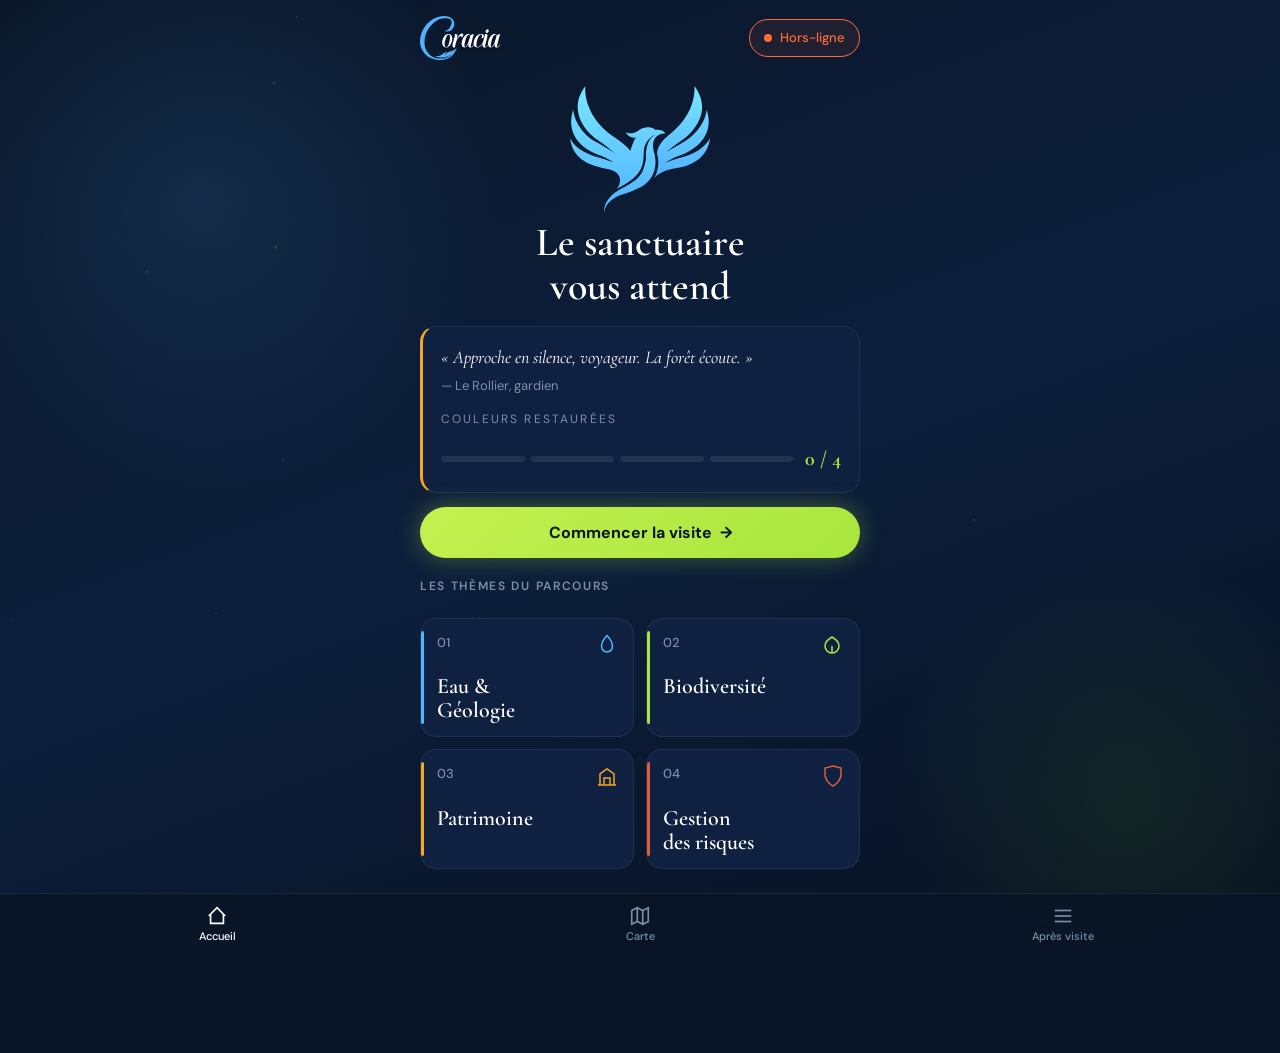
==== commit 4f3b79ee: "ambiance : fond animé orbes lumineux + particules immersives DA" ====
--- a/accueil.html
+++ b/accueil.html
@@ -145,6 +145,7 @@
   <script src="data/content.js"></script>
   <script src="js/state.js"></script>
   <script src="js/navigation.js"></script>
+  <script src="js/ambiance.js"></script>
   <script>
     document.addEventListener('DOMContentLoaded', () => {
       const badge        = document.getElementById('badge-offline');
--- a/css/base.css
+++ b/css/base.css
@@ -68,17 +68,33 @@
   max-width: 100vw;
   position: relative;
   padding-bottom: calc(var(--nav-height) + var(--safe-bottom));
+  background: linear-gradient(160deg, #0A1628 0%, #0D1F3C 50%, #071020 100%);
 }
 
 body::before {
   content: '';
   position: fixed;
-  inset: 0;
+  top: -100px;
+  left: -100px;
+  width: 600px;
+  height: 600px;
   z-index: -1;
   pointer-events: none;
-  background: radial-gradient(ellipse at center, rgba(80,177,254,0.06) 0%, transparent 70%);
-  transform-origin: center center;
-  animation: breathe 8s ease-in-out infinite;
+  background: radial-gradient(circle, rgba(80,177,254,0.12) 0%, transparent 70%);
+  animation: orb-move-1 12s ease-in-out infinite alternate;
+}
+
+body::after {
+  content: '';
+  position: fixed;
+  bottom: -100px;
+  right: -100px;
+  width: 500px;
+  height: 500px;
+  z-index: -1;
+  pointer-events: none;
+  background: radial-gradient(circle, rgba(145,255,5,0.07) 0%, transparent 70%);
+  animation: orb-move-2 15s ease-in-out infinite alternate;
 }
 
 body.no-nav {
--- a/css/animations.css
+++ b/css/animations.css
@@ -82,16 +82,19 @@
   100% { transform: scale(2.4); opacity: 0; }
 }
 
-@keyframes breathe {
-  0%, 100% { transform: scale(1) rotate(0deg); }
-  50%       { transform: scale(1.3) rotate(15deg); }
+@keyframes orb-move-1 {
+  from { transform: translate(-10%, -10%) scale(1); }
+  to   { transform: translate(10%, 15%) scale(1.2); }
 }
 
-@keyframes float-particle {
-  0%, 100% { transform: translateY(0px);   opacity: 0; }
-  15%       {                               opacity: 0.3; }
-  50%       { transform: translateY(-40px); opacity: 0.15; }
-  85%       {                               opacity: 0.3; }
+@keyframes orb-move-2 {
+  from { transform: translate(10%, 10%) scale(1.1); }
+  to   { transform: translate(-15%, -10%) scale(0.9); }
+}
+
+@keyframes particle-float {
+  from { transform: translateY(0px); }
+  to   { transform: translateY(var(--float-distance)); }
 }
 
 /* Animated helper classes */
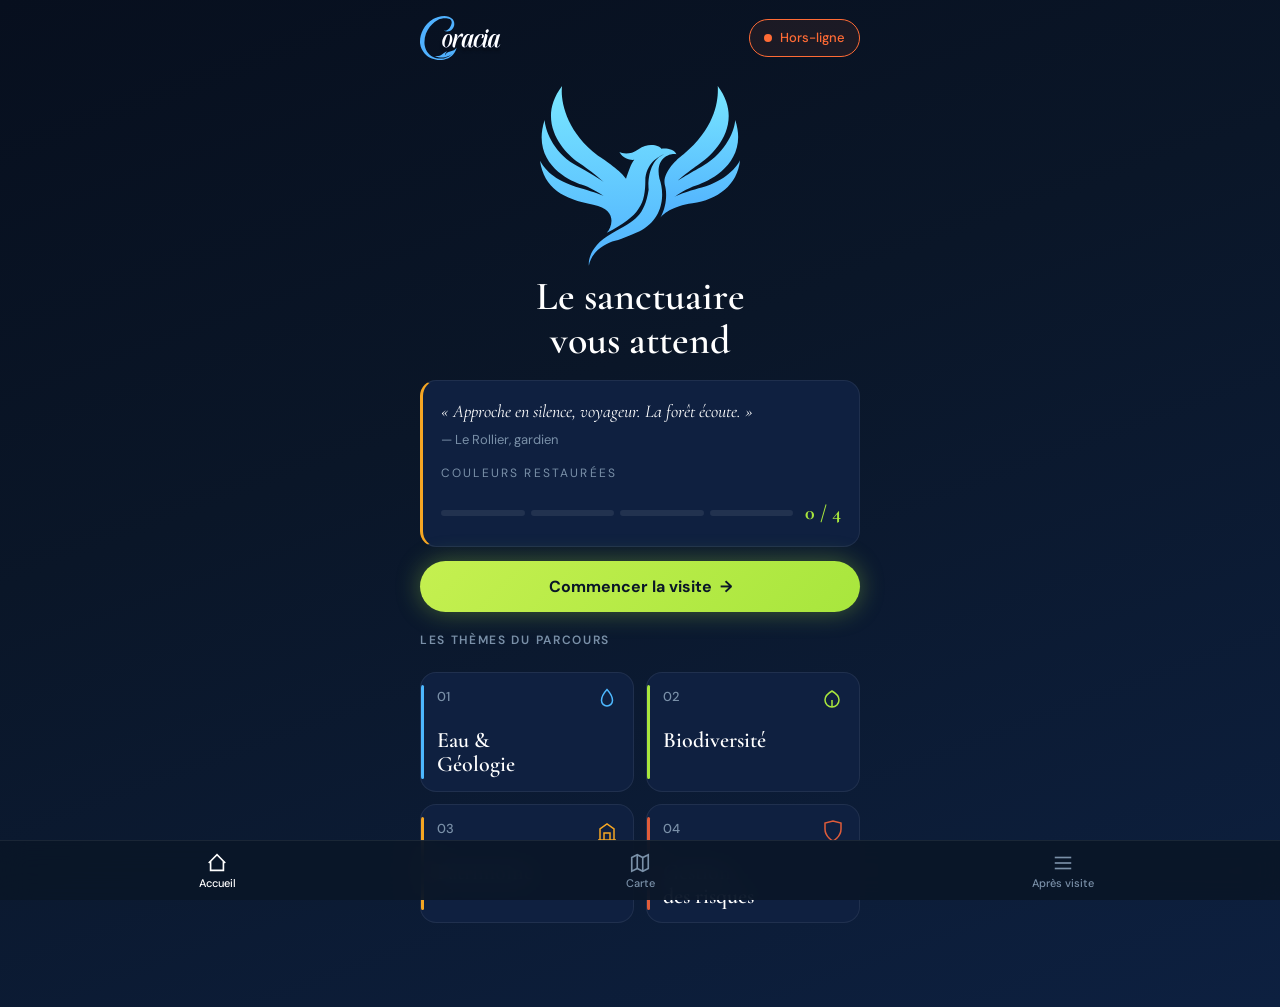
==== commit 99bc61cf: "logo 4/4: logo fini3 + taille accueil + après-visite dynamique" ====
--- a/accueil.html
+++ b/accueil.html
@@ -28,7 +28,7 @@
   <div class="container" style="padding-top: 0;">
 
     <div style="display:flex; justify-content:center; margin: 12px 0 8px;">
-      <img src="assets/icons/logo-sillans.svg" id="hero-logo" alt="" class="anim-levitate" style="width: clamp(96px, 28vw, 140px);" />
+      <img src="assets/icons/logo-sillans.svg" id="hero-logo" alt="" class="anim-levitate" style="width: clamp(130px, 40vw, 200px);" />
     </div>
 
     <h1 style="text-align:center; font-size: clamp(28px, 9vw, 40px); line-height:1.1; margin-bottom: 18px;">
--- a/css/base.css
+++ b/css/base.css
@@ -62,26 +62,33 @@
   -webkit-font-smoothing: antialiased;
   -moz-osx-font-smoothing: grayscale;
   overflow-x: hidden;
+  scroll-behavior: auto;
+}
+
+/* Pages sans scroll vertical (carte, accueil) */
+body.no-scroll {
+  overflow: hidden;
 }
 
 body {
   max-width: 100vw;
   position: relative;
   padding-bottom: calc(var(--nav-height) + var(--safe-bottom));
-  background: linear-gradient(160deg, #0A1628 0%, #0D1F3C 50%, #071020 100%);
+  background: linear-gradient(160deg, #070F1E 0%, #0A1628 40%, #0D2040 100%);
 }
 
 body::before {
   content: '';
   position: fixed;
-  top: -100px;
-  left: -100px;
-  width: 600px;
-  height: 600px;
+  top: -150px;
+  left: -150px;
+  width: 700px;
+  height: 700px;
   z-index: -1;
   pointer-events: none;
-  background: radial-gradient(circle, rgba(80,177,254,0.12) 0%, transparent 70%);
-  animation: orb-move-1 12s ease-in-out infinite alternate;
+  background: radial-gradient(circle, rgba(80,177,254,0.35) 0%, rgba(80,177,254,0.15) 40%, transparent 70%);
+  filter: blur(80px);
+  animation: orb-1 14s ease-in-out infinite alternate;
 }
 
 body::after {
@@ -89,12 +96,13 @@
   position: fixed;
   bottom: -100px;
   right: -100px;
-  width: 500px;
-  height: 500px;
+  width: 550px;
+  height: 550px;
   z-index: -1;
   pointer-events: none;
-  background: radial-gradient(circle, rgba(145,255,5,0.07) 0%, transparent 70%);
-  animation: orb-move-2 15s ease-in-out infinite alternate;
+  background: radial-gradient(circle, rgba(20,80,180,0.30) 0%, rgba(80,177,254,0.12) 40%, transparent 70%);
+  filter: blur(90px);
+  animation: orb-2 18s ease-in-out infinite alternate;
 }
 
 body.no-nav {
@@ -175,20 +183,17 @@
 /* Page transitions */
 body {
   opacity: 1;
-  transition: opacity 200ms var(--ease-out), transform 200ms var(--ease-out);
+  transition: opacity 200ms var(--ease-out);
 }
 body.page-exit {
   opacity: 0;
-  transform: translateY(-10px);
 }
 body.page-enter {
   opacity: 0;
-  transform: translateY(10px);
 }
 body.page-loaded {
   opacity: 1;
-  transform: translateY(0);
-  transition: opacity 300ms var(--ease-out), transform 300ms var(--ease-out);
+  transition: opacity 300ms var(--ease-out);
 }
 
 /* Scrollbar */
--- a/css/components.css
+++ b/css/components.css
@@ -74,7 +74,7 @@
   bottom: 0;
   left: 0;
   right: 0;
-  padding: 12px 18px calc(12px + var(--safe-bottom));
+  padding: 12px 18px max(16px, env(safe-area-inset-bottom));
   background: linear-gradient(to top, var(--color-bg) 60%, rgba(10,22,40,0.85) 85%, transparent);
   z-index: 50;
   pointer-events: none;
@@ -83,6 +83,25 @@
   max-width: 480px;
   margin: 0 auto;
   pointer-events: auto;
+}
+
+/* ============ MAP PANEL ============ */
+.map-panel {
+  position: fixed;
+  bottom: 64px;
+  left: 0;
+  right: 0;
+  z-index: 9999;
+  background: rgba(10,22,40,0.97);
+  backdrop-filter: blur(20px);
+  -webkit-backdrop-filter: blur(20px);
+  border-top: 1px solid rgba(80,177,254,0.3);
+  border-radius: 20px 20px 0 0;
+  transform: translateY(110%);
+  transition: transform 0.3s ease;
+}
+.map-panel.open {
+  transform: translateY(0);
 }
 
 /* ============ CARDS ============ */
@@ -253,7 +272,7 @@
   align-items: stretch;
   padding: 0 6px;
   padding-bottom: var(--safe-bottom);
-  z-index: 100;
+  z-index: 1000;
   min-height: calc(60px + var(--safe-bottom));
 }
 .nav-item {
@@ -1072,11 +1091,19 @@
 }
 .parcours-cta-fixed {
   position: fixed;
-  bottom: calc(60px + var(--safe-bottom));
+  bottom: calc(64px + env(safe-area-inset-bottom, 0px));
   left: 0;
   right: 0;
-  padding: 16px 18px 8px;
-  background: linear-gradient(to top, var(--color-bg) 55%, rgba(10, 22, 40, 0) 100%);
+  padding: 28vh 18px 14px;
+  padding-top: 28svh;
+  background: linear-gradient(
+    to bottom,
+    transparent        0%,
+    rgba(10,22,40,.18) 22%,
+    rgba(10,22,40,.55) 45%,
+    rgba(10,22,40,.88) 65%,
+    var(--color-bg)    80%
+  );
   z-index: 50;
   pointer-events: none;
 }
--- a/css/animations.css
+++ b/css/animations.css
@@ -82,19 +82,24 @@
   100% { transform: scale(2.4); opacity: 0; }
 }
 
-@keyframes orb-move-1 {
-  from { transform: translate(-10%, -10%) scale(1); }
-  to   { transform: translate(10%, 15%) scale(1.2); }
+@keyframes orb-1 {
+  from { transform: translate(-5%,-5%) scale(1);    filter: blur(80px) hue-rotate(0deg); }
+  to   { transform: translate(15%,20%) scale(1.25); filter: blur(80px) hue-rotate(30deg); }
 }
 
-@keyframes orb-move-2 {
-  from { transform: translate(10%, 10%) scale(1.1); }
-  to   { transform: translate(-15%, -10%) scale(0.9); }
+@keyframes orb-2 {
+  from { transform: translate(5%,5%) scale(1.1);     filter: blur(90px) hue-rotate(0deg); }
+  to   { transform: translate(-20%,-15%) scale(0.85); filter: blur(90px) hue-rotate(-20deg); }
+}
+
+@keyframes orb-3 {
+  from { transform: translate(-30%,-20%) scale(0.9);  filter: blur(70px) hue-rotate(10deg); }
+  to   { transform: translate(30%,25%) scale(1.15);   filter: blur(70px) hue-rotate(-15deg); }
 }
 
 @keyframes particle-float {
   from { transform: translateY(0px); }
-  to   { transform: translateY(var(--float-distance)); }
+  to   { transform: translateY(var(--float-distance, -15px)); }
 }
 
 /* Animated helper classes */
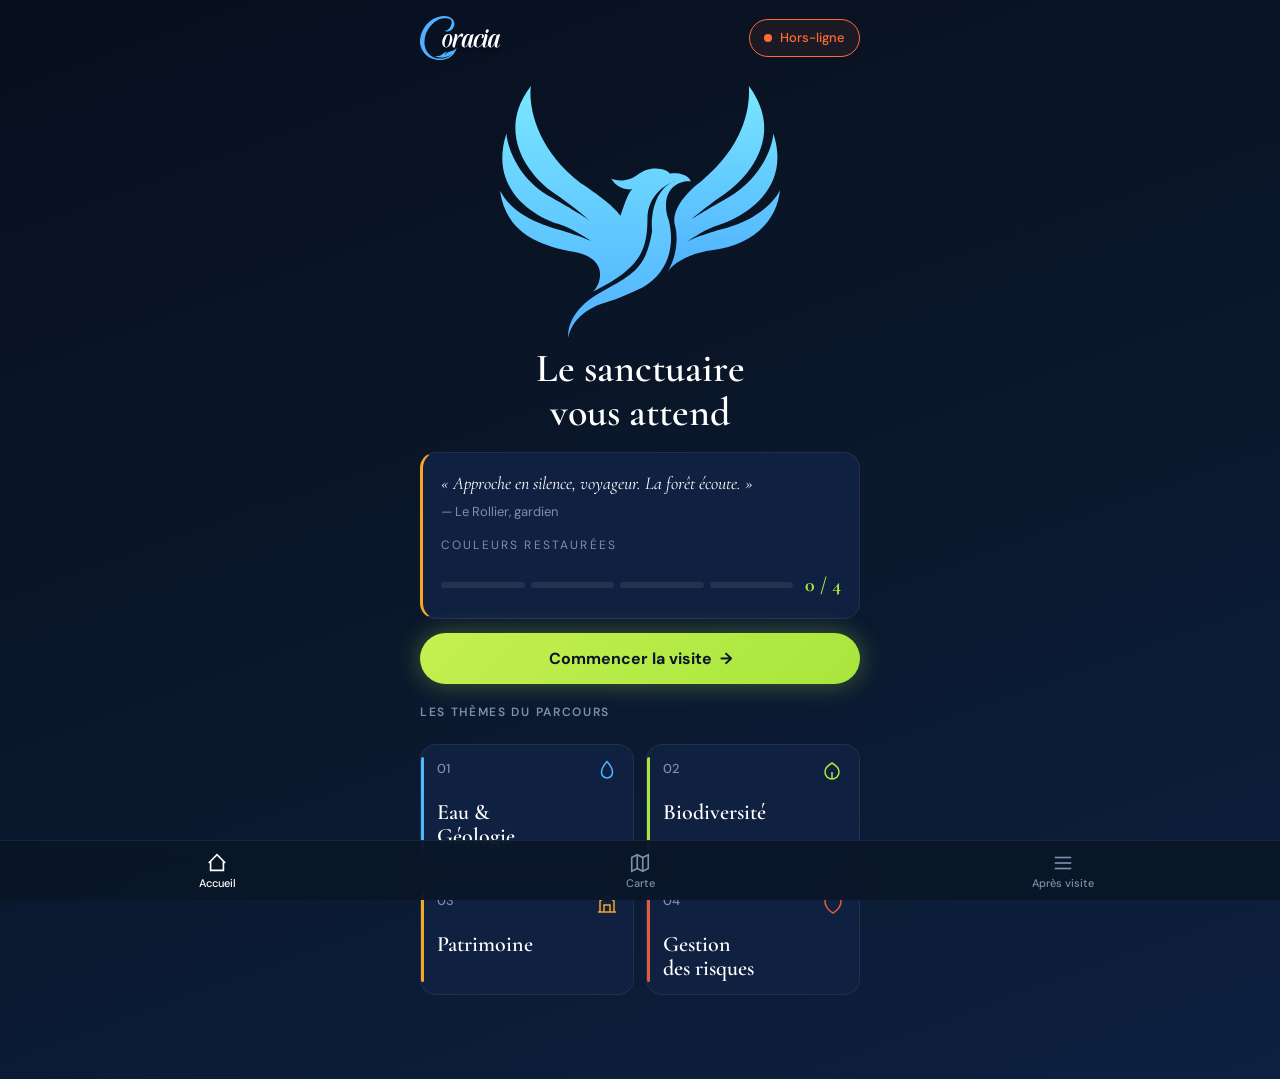
==== commit 4d706156: "accueil: logo plus grand pour compenser marge PNG" ====
--- a/accueil.html
+++ b/accueil.html
@@ -28,7 +28,7 @@
   <div class="container" style="padding-top: 0;">
 
     <div style="display:flex; justify-content:center; margin: 12px 0 8px;">
-      <img src="assets/icons/logo-sillans.svg" id="hero-logo" alt="" class="anim-levitate" style="width: clamp(130px, 40vw, 200px);" />
+      <img src="assets/icons/logo-sillans.svg" id="hero-logo" alt="" class="anim-levitate" style="width: clamp(160px, 52vw, 280px);" />
     </div>
 
     <h1 style="text-align:center; font-size: clamp(28px, 9vw, 40px); line-height:1.1; margin-bottom: 18px;">
